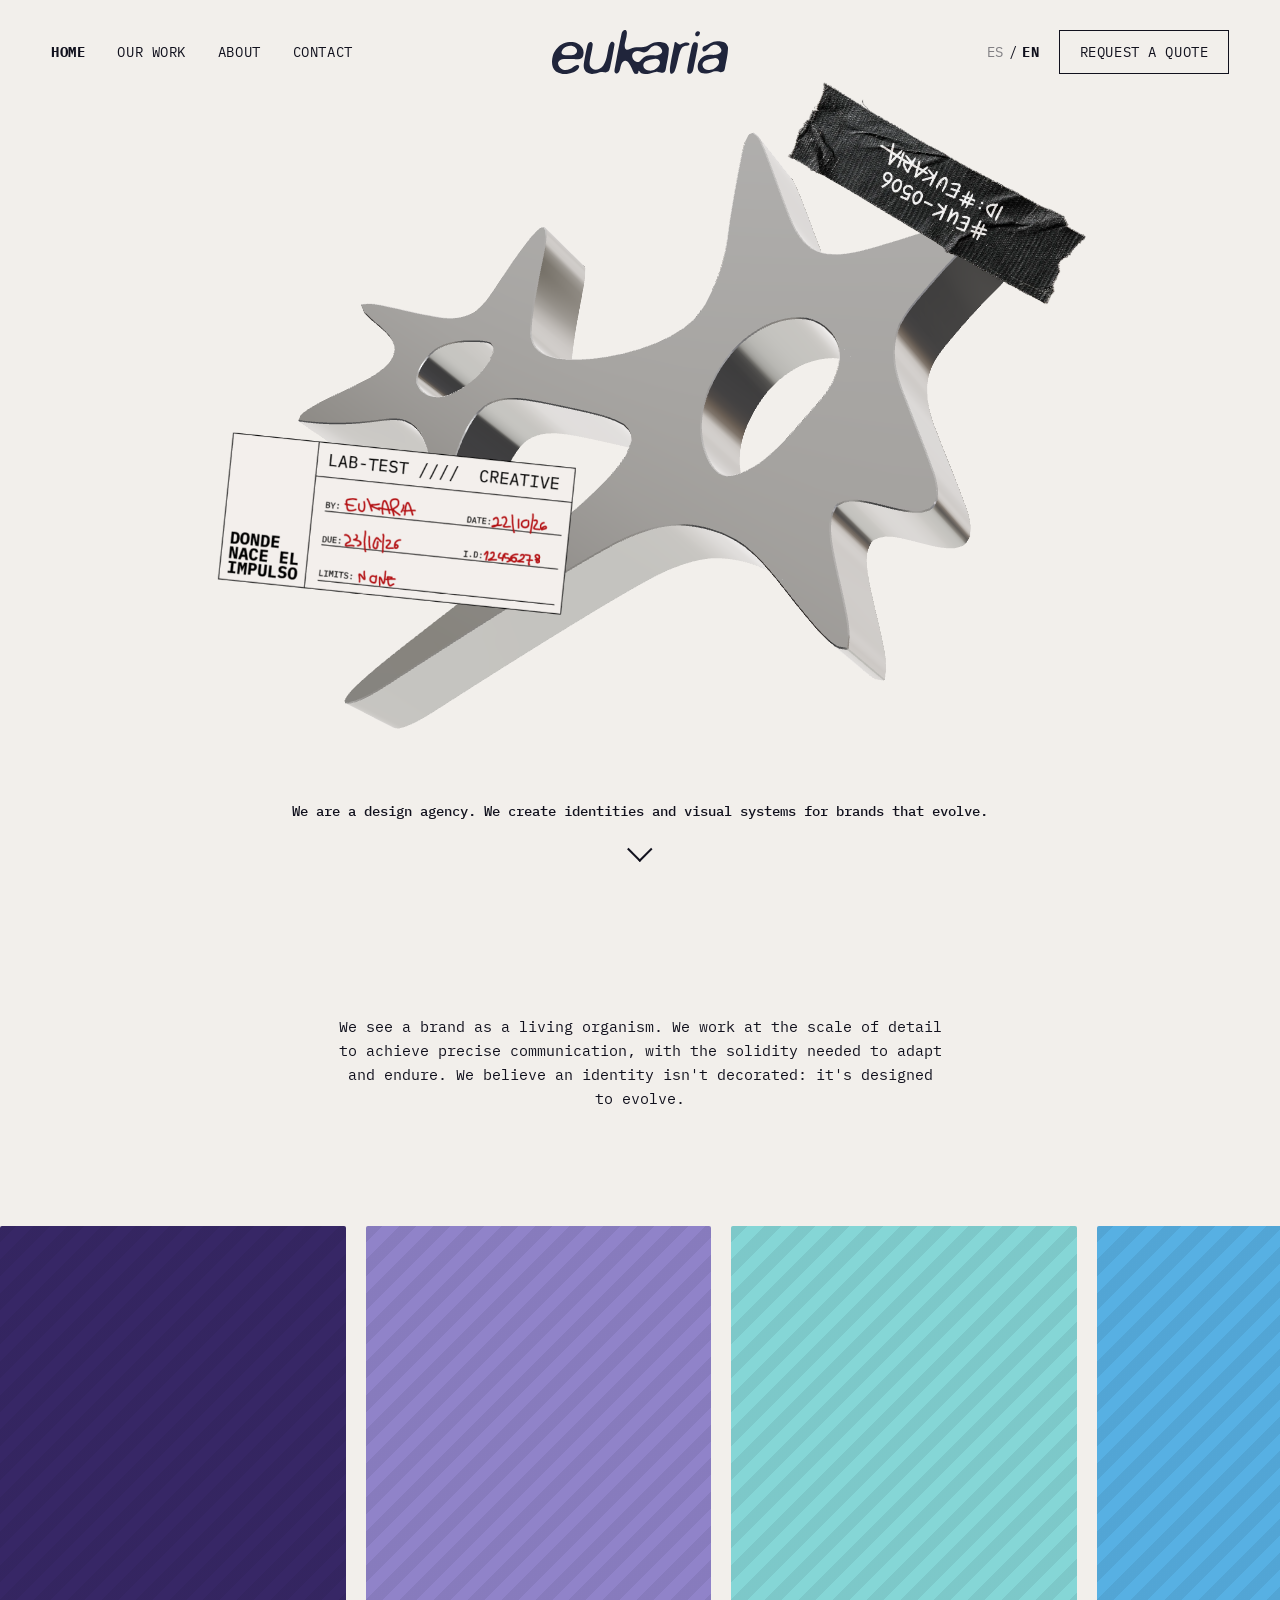
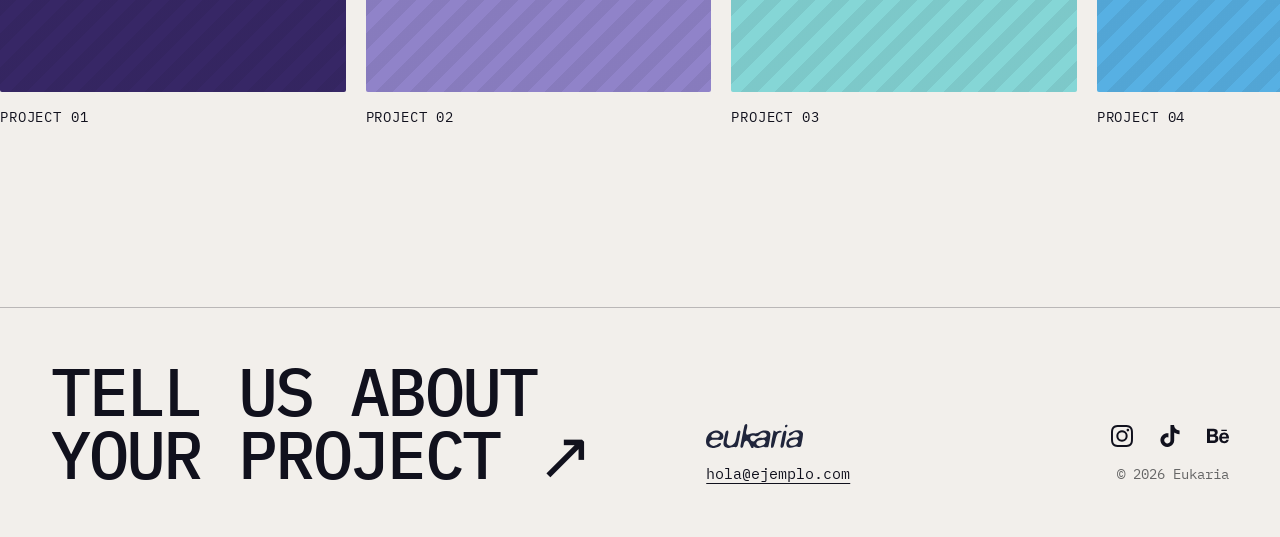
==== index.html @ 97e6f5fb "Sitio de la agencia Eukaria Landing con logo 3D y etiquetas arrastrables, carrusel de proyectos con " ====
<!doctype html>
<html lang="es">
<head>
<meta charset="utf-8">
<meta name="viewport" content="width=device-width, initial-scale=1, viewport-fit=cover">
<title>Eukaria | Agencia de diseño</title>
<meta name="description" content="Eukaria es una agencia de diseño que crea identidades, estrategias y sistemas visuales desde la escala microscópica.">
<link rel="preload" href="fonts/plex-mono-400.woff2" as="font" type="font/woff2" crossorigin>
<link rel="stylesheet" href="tokens.css">
<link rel="icon" href="assets/favicon.png" type="image/png">
<meta name="theme-color" content="#f2efeb">
<link rel="stylesheet" href="style.css">
<link rel="stylesheet" href="sections.css">
<script>document.documentElement.classList.add("js")</script>
</head>
<body data-pagina="index">

<div id="tope" aria-hidden="true"></div>
<main>
  <section class="hero" id="inicio">
    <nav class="nav pad" aria-label="Principal" data-i18n-attr="aria-label:nav.label">
      <ul id="menu">
        <li><a href="index.html" class="activo" aria-current="page" data-i18n="nav.home">Home</a></li>
        <li class="solo-escritorio"><a href="index.html#work" data-i18n="nav.work">Our work</a></li>
        <li class="solo-celular"><a href="proyectos.html" data-i18n="nav.work">Our work</a></li>
        <li><a href="about.html" data-i18n="nav.about">About</a></li>
        <li><a href="contact.html" data-i18n="nav.contact">Contact</a></li>
        <li class="menu-cta"><a class="btn-out" href="contact.html" data-i18n="nav.cta">Pedir presupuesto</a></li>
      </ul>
      <a class="nav-logo" href="index.html"><img src="assets/logo.svg" alt="Eukaria" width="191" height="47"></a>
      <div class="nav-der">
        <button class="lang" type="button" aria-label="Cambiar idioma a inglés"><span data-lang="es">ES</span><span aria-hidden="true">/</span><span data-lang="en">EN</span></button>
        <button class="menu-btn" type="button" aria-expanded="false" aria-controls="menu" aria-label="Abrir menú"><span></span><span></span><span></span></button>
        <a class="btn-out" href="contact.html" data-i18n="nav.cta">Pedir presupuesto</a>
      </div>
    </nav>
    <h1 class="sr" data-i18n="index.h1">Eukaria, agencia de diseño: donde nace el impulso</h1>
    <div id="stage"></div>
    <img class="sticker" src="assets/label.png" alt="" data-i18n-attr="alt:index.etiqueta" width="566" height="288" tabindex="0" draggable="false">
    <img class="sticker cinta" src="assets/cinta.webp" alt="" data-i18n-attr="alt:index.cinta" width="1000" height="746" tabindex="0" draggable="false">
    <p class="hero-texto" data-i18n="index.hero">Somos una agencia de diseño. Creamos identidades y sistemas visuales para marcas que evolucionan.</p>
    <a class="chev" href="#intro" aria-label="Seguir bajando" data-i18n-attr="aria-label:index.chev"></a>
  </section>

  <section class="intro" id="intro">
    <div class="inner pad">
      <p class="intro-texto reveal" data-i18n="index.intro">Concebimos la marca como un organismo vivo.</p>
    </div>
  </section>

  <section class="work" id="work" aria-label="Nuestro trabajo" data-i18n-attr="aria-label:index.trabajo">
    <div class="marquee reveal">
      <ul class="pista">
        <li><button class="cover" type="button" style="--c: var(--color-indigo-900)" data-proyecto="0"><span class="ph" aria-hidden="true"></span></button><p class="cover-nombre" data-proyecto-nombre="0"></p></li>
        <li><button class="cover" type="button" style="--c: var(--color-violet-300)" data-proyecto="1"><span class="ph" aria-hidden="true"></span></button><p class="cover-nombre" data-proyecto-nombre="1"></p></li>
        <li><button class="cover" type="button" style="--c: var(--color-cyan-300)" data-proyecto="2"><span class="ph" aria-hidden="true"></span></button><p class="cover-nombre" data-proyecto-nombre="2"></p></li>
        <li><button class="cover" type="button" style="--c: var(--color-blue-400)" data-proyecto="3"><span class="ph" aria-hidden="true"></span></button><p class="cover-nombre" data-proyecto-nombre="3"></p></li>
        <li><button class="cover" type="button" style="--c: var(--color-red-600)" data-proyecto="4"><span class="ph" aria-hidden="true"></span></button><p class="cover-nombre" data-proyecto-nombre="4"></p></li>
        <li><button class="cover" type="button" style="--c: var(--color-ink-950)" data-proyecto="5"><span class="ph" aria-hidden="true"></span></button><p class="cover-nombre" data-proyecto-nombre="5"></p></li>
      </ul>
    </div>
  </section>
</main>

<footer class="pie">
  <div class="inner pad pie-grid">
      <a class="pie-cta" href="contact.html"><span data-i18n="pie.cta">Contanos de tu proyecto</span> <span class="flecha" aria-hidden="true">&#8599;</span></a>
    <div class="pie-datos">
      <img src="assets/logo.svg" alt="Eukaria" width="191" height="47">
      <address>
        <!-- TODO: reemplazar por el mail real del estudio (también en form.js) -->
        <a href="mailto:hola@ejemplo.com">hola@ejemplo.com</a>
      </address>
      <ul class="redes">
        <!-- TODO: reemplazar por las redes reales -->
        <li><a href="https://www.instagram.com/" target="_blank" rel="noopener" aria-label="Instagram"><svg aria-hidden="true" focusable="false" width="22" height="22" fill="currentColor" viewBox="0 0 24 24" xmlns="http://www.w3.org/2000/svg"><path d="M7.0301.084c-1.2768.0602-2.1487.264-2.911.5634-.7888.3075-1.4575.72-2.1228 1.3877-.6652.6677-1.075 1.3368-1.3802 2.127-.2954.7638-.4956 1.6365-.552 2.914-.0564 1.2775-.0689 1.6882-.0626 4.947.0062 3.2586.0206 3.6671.0825 4.9473.061 1.2765.264 2.1482.5635 2.9107.308.7889.72 1.4573 1.388 2.1228.6679.6655 1.3365 1.0743 2.1285 1.38.7632.295 1.6361.4961 2.9134.552 1.2773.056 1.6884.069 4.9462.0627 3.2578-.0062 3.668-.0207 4.9478-.0814 1.28-.0607 2.147-.2652 2.9098-.5633.7889-.3086 1.4578-.72 2.1228-1.3881.665-.6682 1.0745-1.3378 1.3795-2.1284.2957-.7632.4966-1.636.552-2.9124.056-1.2809.0692-1.6898.063-4.948-.0063-3.2583-.021-3.6668-.0817-4.9465-.0607-1.2797-.264-2.1487-.5633-2.9117-.3084-.7889-.72-1.4568-1.3876-2.1228C21.2982 1.33 20.628.9208 19.8378.6165 19.074.321 18.2017.1197 16.9244.0645 15.6471.0093 15.236-.005 11.977.0014 8.718.0076 8.31.0215 7.0301.0839m.1402 21.6932c-1.17-.0509-1.8053-.2453-2.2287-.408-.5606-.216-.96-.4771-1.3819-.895-.422-.4178-.6811-.8186-.9-1.378-.1644-.4234-.3624-1.058-.4171-2.228-.0595-1.2645-.072-1.6442-.079-4.848-.007-3.2037.0053-3.583.0607-4.848.05-1.169.2456-1.805.408-2.2282.216-.5613.4762-.96.895-1.3816.4188-.4217.8184-.6814 1.3783-.9003.423-.1651 1.0575-.3614 2.227-.4171 1.2655-.06 1.6447-.072 4.848-.079 3.2033-.007 3.5835.005 4.8495.0608 1.169.0508 1.8053.2445 2.228.408.5608.216.96.4754 1.3816.895.4217.4194.6816.8176.9005 1.3787.1653.4217.3617 1.056.4169 2.2263.0602 1.2655.0739 1.645.0796 4.848.0058 3.203-.0055 3.5834-.061 4.848-.051 1.17-.245 1.8055-.408 2.2294-.216.5604-.4763.96-.8954 1.3814-.419.4215-.8181.6811-1.3783.9-.4224.1649-1.0577.3617-2.2262.4174-1.2656.0595-1.6448.072-4.8493.079-3.2045.007-3.5825-.006-4.848-.0608M16.953 5.5864A1.44 1.44 0 1 0 18.39 4.144a1.44 1.44 0 0 0-1.437 1.4424M5.8385 12.012c.0067 3.4032 2.7706 6.1557 6.173 6.1493 3.4026-.0065 6.157-2.7701 6.1506-6.1733-.0065-3.4032-2.771-6.1565-6.174-6.1498-3.403.0067-6.156 2.771-6.1496 6.1738M8 12.0077a4 4 0 1 1 4.008 3.9921A3.9996 3.9996 0 0 1 8 12.0077"/></svg></a></li>
        <li><a href="https://www.tiktok.com/" target="_blank" rel="noopener" aria-label="TikTok"><svg aria-hidden="true" focusable="false" width="22" height="22" fill="currentColor" viewBox="0 0 24 24" xmlns="http://www.w3.org/2000/svg"><path d="M12.525.02c1.31-.02 2.61-.01 3.91-.02.08 1.53.63 3.09 1.75 4.17 1.12 1.11 2.7 1.62 4.24 1.79v4.03c-1.44-.05-2.89-.35-4.2-.97-.57-.26-1.1-.59-1.62-.93-.01 2.92.01 5.84-.02 8.75-.08 1.4-.54 2.79-1.35 3.94-1.31 1.92-3.58 3.17-5.91 3.21-1.43.08-2.86-.31-4.08-1.03-2.02-1.19-3.44-3.37-3.65-5.71-.02-.5-.03-1-.01-1.49.18-1.9 1.12-3.72 2.58-4.96 1.66-1.44 3.98-2.13 6.15-1.72.02 1.48-.04 2.96-.04 4.44-.99-.32-2.15-.23-3.02.37-.63.41-1.11 1.04-1.36 1.75-.21.51-.15 1.07-.14 1.61.24 1.64 1.82 3.02 3.5 2.87 1.12-.01 2.19-.66 2.77-1.61.19-.33.4-.67.41-1.06.1-1.79.06-3.57.07-5.36.01-4.03-.01-8.05.02-12.07z"/></svg></a></li>
        <li><a href="https://www.behance.net/" target="_blank" rel="noopener" aria-label="Behance"><svg aria-hidden="true" focusable="false" width="22" height="22" fill="currentColor" viewBox="0 0 24 24" xmlns="http://www.w3.org/2000/svg"><path d="M16.969 16.927a2.561 2.561 0 0 0 1.901.677 2.501 2.501 0 0 0 1.531-.475c.362-.235.636-.584.779-.99h2.585a5.091 5.091 0 0 1-1.9 2.896 5.292 5.292 0 0 1-3.091.88 5.839 5.839 0 0 1-2.284-.433 4.871 4.871 0 0 1-1.723-1.211 5.657 5.657 0 0 1-1.08-1.874 7.057 7.057 0 0 1-.383-2.393c-.005-.8.129-1.595.396-2.349a5.313 5.313 0 0 1 5.088-3.604 4.87 4.87 0 0 1 2.376.563c.661.362 1.231.87 1.668 1.485a6.2 6.2 0 0 1 .943 2.133c.194.821.263 1.666.205 2.508h-7.699c-.063.79.184 1.574.688 2.187ZM6.947 4.084a8.065 8.065 0 0 1 1.928.198 4.29 4.29 0 0 1 1.49.638c.418.303.748.711.958 1.182.241.579.357 1.203.341 1.83a3.506 3.506 0 0 1-.506 1.961 3.726 3.726 0 0 1-1.503 1.287 3.588 3.588 0 0 1 2.027 1.437c.464.747.697 1.615.67 2.494a4.593 4.593 0 0 1-.423 2.032 3.945 3.945 0 0 1-1.163 1.413 5.114 5.114 0 0 1-1.683.807 7.135 7.135 0 0 1-1.928.259H0V4.084h6.947Zm-.235 12.9c.308.004.616-.029.916-.099a2.18 2.18 0 0 0 .766-.332c.228-.158.411-.371.534-.619.142-.317.208-.663.191-1.009a2.08 2.08 0 0 0-.642-1.715 2.618 2.618 0 0 0-1.696-.505h-3.54v4.279h3.471Zm13.635-5.967a2.13 2.13 0 0 0-1.654-.619 2.336 2.336 0 0 0-1.163.259 2.474 2.474 0 0 0-.738.62 2.359 2.359 0 0 0-.396.792c-.074.239-.12.485-.137.734h4.769a3.239 3.239 0 0 0-.679-1.785l-.002-.001Zm-13.813-.648a2.254 2.254 0 0 0 1.423-.433c.399-.355.607-.88.56-1.413a1.916 1.916 0 0 0-.178-.891 1.298 1.298 0 0 0-.495-.533 1.851 1.851 0 0 0-.711-.274 3.966 3.966 0 0 0-.835-.073H3.241v3.631h3.293v-.014ZM21.62 5.122h-5.976v1.527h5.976V5.122Z"/></svg></a></li>
      </ul>
      <p class="copy">&copy; 2026 Eukaria</p>
    </div>
  </div>
</footer>

<dialog id="galeria" aria-label="Galería del proyecto" data-i18n-attr="aria-label:galeria.aria">
  <button class="g-cerrar" type="button" aria-label="Cerrar galería" data-i18n-attr="aria-label:galeria.cerrar"><span></span><span></span></button>
  <div class="g-contenido"></div>
</dialog>

<script src="i18n.js"></script>
<script src="hero3d.js" defer></script>
<script src="sticker.js" defer></script>
<script src="nav.js" defer></script>
<script src="reveal.js" defer></script>
<script src="galeria.js" defer></script>
</body>
</html>
---- tokens.css ----
/* Eukaria — design tokens (fuente: Manual de Marca 2026.00) */

/* === PRIMITIVES === */
:root {
  /* Color: rojo de marca (#c8161a, manual p.11) + escala de grises (p.13) */
  --color-red-600: #c8161a;
  /* Resto de la paleta: muestreada de la p.12 del PDF (el manual rotula todos con el hex del rojo por error) */
  --color-cyan-300: #85d6d6;
  --color-blue-400: #57b0e3;
  --color-indigo-900: #372766;
  --color-violet-300: #9083c9;
  --color-blush-100: #f5e7e3;
  --color-ink-950: #11111d;
  --color-paper: #f2efeb; /* fondo del hero (mockup) */
  --color-cream-100: #efe8e1; /* fondo de las láminas del manual */
  --color-white: #ffffff;
  --color-black: #000000;
  --color-gray-90: #1a1a1a;
  --color-gray-80: #333333;
  --color-gray-70: #4d4d4d;
  --color-gray-60: #666666;
  --color-gray-50: #808080;
  --color-gray-40: #999999;
  --color-gray-30: #b3b3b3;
  --color-gray-20: #cccccc;

  /* Tipografía: primaria IBM Plex Mono; secundaria Gaussian Blur Italic (logo/acentos) */
  --font-mono: "IBM Plex Mono", ui-monospace, monospace;
  --font-accent: "Gaussian Blur Italic", "IBM Plex Mono", serif; /* ponytail: fuente sin web-font aún, sumar @font-face con el archivo */
  --font-size-xs: 0.75rem;
  --font-size-sm: 0.875rem;
  --font-size-base: 1rem;
  --font-size-lg: 1.25rem;
  --font-size-xl: 2rem;
  --font-size-2xl: 3.5rem;

  /* Spacing (base 4px) */
  --space-1: 0.25rem;
  --space-2: 0.5rem;
  --space-4: 1rem;
  --space-6: 1.5rem;
  --space-8: 2rem;
  --space-16: 4rem;
  --space-32: 8rem;

  /* Radio: estética de laboratorio, esquinas casi rectas */
  --radius-sm: 2px;
  --radius-default: 4px;

  --ease-out: cubic-bezier(0.23, 1, 0.32, 1);
  --ease-in-out: cubic-bezier(0.77, 0, 0.175, 1); /* movimiento en pantalla (del portfolio) */
  --ease-spring: cubic-bezier(0.22, 1, 0.36, 1);
  --duration-fast: 150ms;
  --duration-normal: 300ms;
}

/* === SEMANTIC === */
:root {
  --color-background: var(--color-ink-950);
  --color-foreground: var(--color-blush-100);
  --color-primary: var(--color-red-600);
  --color-primary-foreground: var(--color-white);
  --color-accent-cool: var(--color-cyan-300);
  --color-accent-deep: var(--color-indigo-900);
  --color-accent-soft: var(--color-violet-300);
  --color-muted: var(--color-gray-90);
  --color-muted-foreground: var(--color-gray-40);
  --color-border: var(--color-gray-80);

  --font-body: var(--font-mono);
  --font-heading: var(--font-mono);
  --spacing-section: var(--space-32);
  --spacing-component: var(--space-6);
}

/* Variante clara (positivo en tinta plana, manual p.12) */
[data-theme="light"] {
  --color-background: var(--color-cream-100);
  --color-foreground: var(--color-ink-950);
  --color-muted: var(--color-blush-100);
  --color-muted-foreground: var(--color-gray-60);
  --color-border: var(--color-gray-20);
}

/* === COMPONENTS === */
:root {
  --button-bg: var(--color-primary);
  --button-fg: var(--color-primary-foreground);
  --button-hover-bg: var(--color-foreground);
  --button-hover-fg: var(--color-background);
  --button-padding-x: var(--space-6);
  --button-padding-y: var(--space-2);
  --button-radius: var(--radius-sm);

  --card-bg: var(--color-muted);
  --card-border: var(--color-border);
  --card-padding: var(--space-6);
  --card-radius: var(--radius-default);
}
---- style.css ----
@font-face { font-family: "IBM Plex Mono"; font-weight: 400; font-display: swap; src: url(fonts/plex-mono-400.woff2) format("woff2"); }
@font-face { font-family: "IBM Plex Mono"; font-weight: 500; font-display: swap; src: url(fonts/plex-mono-500.woff2) format("woff2"); }
@font-face { font-family: "IBM Plex Mono"; font-weight: 700; font-display: swap; src: url(fonts/plex-mono-700.woff2) format("woff2"); }

*, *::before, *::after { box-sizing: border-box; margin: 0; }
@media (prefers-reduced-motion: no-preference) { html { scroll-behavior: smooth; } }
body { background: var(--color-paper); color: var(--color-ink-950); font: 400 1rem/1.6 var(--font-body); -webkit-font-smoothing: antialiased; overflow-x: clip; }
img { display: block; max-width: 100%; }
a { color: inherit; }
:focus-visible { outline: 3px solid var(--color-indigo-900); outline-offset: 3px; }

.pad { padding-inline: clamp(1rem, 4vw, 4rem); }
#tope { position: absolute; top: 0; left: 0; width: 1px; height: 40px; pointer-events: none; }
.sr { position: absolute; width: 1px; height: 1px; overflow: hidden; clip-path: inset(50%); white-space: nowrap; }

/* ---- animaciones del portfolio: entrada de la página (fundido + subida corta) ---- */
@keyframes pagina-entra { from { opacity: 0; transform: translateY(10px); } }
@keyframes img-aparece { from { opacity: 0; } to { opacity: 1; } }

/* ============================
   HERO: menú + logo 3D + etiqueta arrastrable
============================ */
.hero { --zona-texto: 8rem; /* franja de abajo reservada para el texto y la flecha */ position: relative; min-height: max(100svh, 34rem); overflow: hidden; touch-action: pan-y; }
.nav { position: fixed; inset: 0 0 auto 0; z-index: 10; height: 6.5rem; display: grid; grid-template-columns: 1fr auto 1fr; align-items: center; gap: 1rem; font-size: clamp(.875rem, 1.05vw, 1.1rem); letter-spacing: .04em; text-transform: uppercase; }
.nav ul { display: flex; gap: clamp(1rem, 2.5vw, 2.5rem); list-style: none; padding: 0; }
.nav a { text-decoration: none; }
.nav ul a { display: inline-flex; align-items: center; min-height: 2.75rem; font-weight: 400; }
.nav ul a.activo { font-weight: 700; } /* la sección donde estás va en bold (lo marca nav.js) */
@media (hover: hover) and (pointer: fine) {
  .nav ul a:hover { text-decoration: underline; text-underline-offset: .4em; }
}
.nav-logo img { height: clamp(1.75rem, 3.4vw, 3.4rem); width: auto; }

/* botón: al presionarlo se achica apenas (igual que los botones del portfolio) */
.btn-out { justify-self: end; display: inline-flex; align-items: center; min-height: 2.75rem; border: 1px solid currentColor; padding: 0 1.4em; white-space: nowrap; transition: background var(--duration-fast), color var(--duration-fast), scale 160ms var(--ease-out); }
@media (hover: hover) and (pointer: fine) {
  .btn-out:hover { background: var(--color-ink-950); color: var(--color-paper); }
}
.btn-out:active { scale: .97; }

/* los elementos del menú entran con fundido + subida corta al cargar */
@media (prefers-reduced-motion: no-preference) {
  .nav-logo, .nav-der { animation: pagina-entra .28s var(--ease-spring) .05s both; }
}

/* al bajar, la barra se vuelve sólida del color de la página y se desvanece hacia abajo, sin corte
   (nav.js agrega .con-fondo). Sólido a la altura de la barra; después el degradé baja suave */
.nav { --barra: 6.5rem; --fade: 3.5rem; }
.nav::after { content: ""; position: absolute; inset: 0 0 auto 0; height: calc(var(--barra) + var(--fade)); z-index: -1; pointer-events: none; opacity: 0; transition: opacity .25s ease;
  background: linear-gradient(to bottom,
    rgb(242 239 235 / 1) 0, rgb(242 239 235 / 1) var(--barra),
    rgb(242 239 235 / .95) calc(var(--barra) + var(--fade) * .12),
    rgb(242 239 235 / .8) calc(var(--barra) + var(--fade) * .26),
    rgb(242 239 235 / .6) calc(var(--barra) + var(--fade) * .4),
    rgb(242 239 235 / .4) calc(var(--barra) + var(--fade) * .54),
    rgb(242 239 235 / .23) calc(var(--barra) + var(--fade) * .67),
    rgb(242 239 235 / .1) calc(var(--barra) + var(--fade) * .8),
    rgb(242 239 235 / .03) calc(var(--barra) + var(--fade) * .91),
    rgb(242 239 235 / 0) calc(var(--barra) + var(--fade))); }
.nav.con-fondo::after { opacity: 1; }
@media (prefers-reduced-motion: reduce) { .nav::after { transition: none; } }
@media (min-width: 900px) and (prefers-reduced-motion: no-preference) { .nav > ul { animation: pagina-entra .28s var(--ease-spring) .05s both; } }

/* texto del hero: justo debajo del logo 3D, centrado, visible sin hacer scroll */
.hero-texto { position: absolute; z-index: 2; left: 50%; bottom: 4.9rem; width: min(52rem, calc(100% - 2rem)); translate: -50% 0; text-align: center; font-size: .875rem; font-weight: 500; line-height: 1.5; pointer-events: none; }
@media (prefers-reduced-motion: no-preference) { .hero-texto { animation: pagina-entra .28s var(--ease-spring) .35s both; } }
@media (max-width: 899px) { .hero-texto { bottom: 5.75rem; font-size: .875rem; } }

/* flecha de scroll (mockup): chevron dibujado con CSS, abajo al centro */
.chev { position: absolute; z-index: 2; left: 50%; bottom: 1.5rem; width: 3rem; height: 3rem; margin-left: -1.5rem; display: grid; place-items: center; }
.chev::before { content: ""; width: 1.1rem; height: 1.1rem; border: solid currentColor; border-width: 0 2px 2px 0; transform: rotate(45deg) translate(-2px, -2px); }
@media (prefers-reduced-motion: no-preference) {
  .chev::before { animation: rebota 1.6s ease-in-out infinite; }
  @keyframes rebota { 50% { transform: rotate(45deg) translate(2px, 2px); } }
}

/* ---- logo 3D: se agarra y se gira; touch-action deja pasar el scroll vertical en el celular ---- */
#stage { position: absolute; inset: 0; z-index: 1; pointer-events: none; } /* el lienzo ocupa todo el hero para que el logo no se corte al girar */
#stage canvas { display: block; width: 100%; height: 100%; opacity: 0; transition: opacity 700ms var(--ease-out); }
#stage.listo canvas { opacity: 1; }
.hero.sobre-logo { cursor: grab; }
.hero.agarrando { cursor: grabbing; user-select: none; }
@media (prefers-reduced-motion: reduce) { #stage canvas { transition: none; } }

/* ---- etiqueta arrastrable (comportamiento en sticker.js, adaptado del portfolio) ---- */
.sticker { position: absolute; z-index: 2; left: 17%; top: calc((100% - var(--zona-texto)) * .56); width: max(min(28vw, 52dvh), 11rem); height: auto; max-width: none; cursor: default; touch-action: none; user-select: none; -webkit-user-drag: none; transition: transform .6s var(--ease-spring), scale 200ms var(--ease-out); animation: img-aparece 300ms var(--ease-out), balanceo 5.2s ease-in-out infinite alternate; }
/* al agarrarla se "levanta" apenas; mientras arrastrás, la inclinación responde sin demora */
.sticker.is-dragging { z-index: 4; scale: 1.03; transition: scale 150ms var(--ease-out); animation-play-state: paused; }
@keyframes balanceo { from { rotate: -1.5deg; } to { rotate: 1.5deg; } }

/* ============================
   TELÉFONO (< 900px): barra con logo + hamburguesa, y el menú a pantalla completa
   (mismo sistema que el portfolio)
============================ */
.menu-btn, .menu-cta { display: none; }

@media (max-width: 899px) {
  :root { --m-bar: 4.5rem; }

  .nav { height: var(--m-bar); grid-template-columns: 1fr auto; }
  .nav-der .btn-out { display: none; } /* el botón vive abajo, dentro del menú */
  .nav-logo, .nav-der { position: relative; z-index: 3; }

  .nav { --barra: var(--m-bar); }

  /* hamburguesa: 3 rayitas que se convierten en X al abrir */
  .menu-btn { display: flex; flex-direction: column; justify-content: center; gap: 6px; justify-self: end; width: 2.75rem; height: 2.75rem; padding: 0 .5rem; margin-right: -.5rem; border: 0; background: none; color: inherit; cursor: pointer; }
  .menu-btn span { display: block; width: 100%; height: 2px; background: currentColor; transition: transform 200ms var(--ease-out), opacity 150ms var(--ease-out); }
  body.menu-open .menu-btn span:nth-child(1) { transform: translateY(8px) rotate(45deg); }
  body.menu-open .menu-btn span:nth-child(2) { opacity: 0; }
  body.menu-open .menu-btn span:nth-child(3) { transform: translateY(-8px) rotate(-45deg); }

  /* menú a pantalla completa: fundido + baja apenas */
  .nav > ul { position: fixed; inset: 0; z-index: 2; display: flex; flex-direction: column; justify-content: flex-start; gap: 0; padding: calc(var(--m-bar) + 2rem) 1.2rem 8rem; background: var(--color-paper); overflow-y: auto;
    opacity: 0; visibility: hidden; transform: translateY(-.6rem); transition: opacity .25s ease, transform .25s ease, visibility 0s linear .25s; }
  body.menu-open { overflow: hidden; }
  body.menu-open .nav > ul { opacity: 1; visibility: visible; transform: none; transition: opacity .25s ease, transform .25s ease, visibility 0s; }
  .nav ul a { width: 100%; min-height: 3.25rem; font-size: 2rem; line-height: 1.2; transition: scale 160ms var(--ease-out); }
  .nav ul a:active { scale: .97; transform-origin: left center; }

  /* al abrir, los textos bajan en cascada (se reinicia cada vez que abrís el menú) */
  body.menu-open .nav > ul > li:not(.menu-cta) { animation: menu-texto-baja 300ms var(--ease-out) both; }
  body.menu-open .nav > ul > li:nth-child(1) { animation-delay: 0s; }
  body.menu-open .nav > ul > li:nth-child(3) { animation-delay: .04s; }
  body.menu-open .nav > ul > li:nth-child(4) { animation-delay: .08s; }
  body.menu-open .nav > ul > li:nth-child(5) { animation-delay: .12s; }
  @keyframes menu-texto-baja { from { opacity: 0; transform: translateY(-.8rem); } }

  /* el botón de abajo hace lo contrario: sube desde el borde de abajo (el menú se arma desde los dos bordes) */
  .menu-cta { display: block; position: absolute; left: 1.2rem; right: 1.2rem; bottom: 1.2rem; }
  .menu-cta .btn-out { width: 100%; justify-content: center; font-size: 1rem; }
  body.menu-open .menu-cta { animation: menu-boton-sube 300ms var(--ease-out) .12s both; }
  @keyframes menu-boton-sube { from { opacity: 0; transform: translateY(.8rem); } }

  .hero { --zona-texto: 14rem; }
  .sticker { left: 4%; top: calc((100% - var(--zona-texto)) * .6); width: 60vw; }

  @media (prefers-reduced-motion: reduce) {
    .menu-btn span { transition: none; }
    .nav > ul { transform: none; }
    body.menu-open .nav > ul > li, body.menu-open .menu-cta { animation: none; }
  }
}
@media (prefers-reduced-motion: reduce) { .sticker { animation: none; } .sticker.is-dragging { scale: 1.01; } }

/* ---- transición entre páginas (la del portfolio): la vieja se va rápido y la nueva entra con fundido + subida corta.
        Navegadores sin soporte simplemente cambian de página ---- */
@view-transition { navigation: auto; }
::view-transition-old(root) { animation: pagina-sale .15s ease-out both; }
::view-transition-new(root) { animation: pagina-entra .28s var(--ease-spring) .05s both; }
@keyframes pagina-sale { to { opacity: 0; } }
@media (prefers-reduced-motion: reduce) { ::view-transition-old(root), ::view-transition-new(root) { animation: none; } }

/* ============================
   CELULAR (< 900px): composición propia, no el escritorio achicado
============================ */
:root { --safe-top: env(safe-area-inset-top, 0px); --safe-bottom: env(safe-area-inset-bottom, 0px); } /* muescas y barra de gestos del iPhone */
a, button, select, label { touch-action: manipulation; -webkit-tap-highlight-color: transparent; } /* sin demora de 300 ms ni destello gris al tocar */
@media (max-width: 899px) {
  .nav { height: calc(var(--m-bar) + var(--safe-top)); padding-top: var(--safe-top); --barra: calc(var(--m-bar) + var(--safe-top)); }
  .nav > ul { padding-top: calc(var(--m-bar) + var(--safe-top) + 2rem); }
  .menu-cta { bottom: calc(1.2rem + var(--safe-bottom)); }

  /* portada: logo 3D parado y grande, etiqueta cruzándolo, texto y botón abajo (a mano del pulgar) */
  .hero { --zona-texto: 10.5rem; }
  .chev { bottom: calc(.75rem + var(--safe-bottom)); }
  .hero-texto { bottom: calc(4.5rem + var(--safe-bottom)); }
  .sticker { top: calc((100% - var(--zona-texto)) * .66); width: 62vw; }

  .about-foto .ph { aspect-ratio: 4 / 5; }
  .pie-datos address a { display: inline-flex; align-items: center; min-height: 2.75rem; }
}

/* "Our work" del menú: en el celular lleva a la página de proyectos; en escritorio, al carrusel de la landing */
.solo-celular { display: none; }
@media (max-width: 899px) { .solo-celular { display: block; } .solo-escritorio { display: none; } }

/* ---- cinta negra (segunda etiqueta arrastrable): arriba a la derecha, cruzando el logo 3D como en el mockup ---- */
.sticker.cinta { left: 61.3%; top: 8.7%; width: min(23.7vw, 52dvh); animation-delay: 0s, -2.6s; } /* el balanceo arranca desfasado del de la otra etiqueta */
@media (max-width: 899px) { .sticker.cinta { left: 51%; top: 15%; width: 46vw; } }

/* ---- grupo de la derecha del menú: botón de idioma + (hamburguesa en celular | presupuesto en escritorio) ---- */
.nav-der { justify-self: end; display: flex; align-items: center; gap: 1rem; }
.lang { display: inline-flex; align-items: center; gap: .35em; min-height: 2.75rem; padding: 0 .25rem; border: 0; background: none; color: inherit; font: inherit; letter-spacing: .04em; cursor: pointer; transition: scale 160ms var(--ease-out); }
.lang [data-lang] { opacity: .5; transition: opacity 160ms var(--ease-out); }
html[lang="es"] .lang [data-lang="es"], html[lang="en"] .lang [data-lang="en"] { opacity: 1; font-weight: 700; }
@media (hover: hover) and (pointer: fine) { .lang:hover [data-lang] { opacity: 1; } }
.lang:active { scale: .95; }
@media (max-width: 899px) { .nav-der { gap: .25rem; } .menu-btn { margin-right: -.5rem; } }
---- sections.css ----
/* ============================
   SECCIONES: Trabajo, About, Contacto (bocetos con placeholders)
============================ */
.section { padding-block: clamp(5rem, 11vw, 9rem); }
.inner { max-width: 80rem; margin-inline: auto; }
section[id] { scroll-margin-top: 4rem; }
.section h2 { font-size: clamp(2rem, 5vw, 4.5rem); font-weight: 700; line-height: 1; letter-spacing: -.04em; }
.lead { max-width: 52ch; margin-top: 1.25rem; font-size: 1.125rem; }

/* entrada al hacer scroll: fundido + subida corta (igual que las piezas del portfolio) */
@media (prefers-reduced-motion: no-preference) {
  .js .reveal { opacity: 0; translate: 0 24px; transition: opacity .6s var(--ease-out), translate .6s var(--ease-out); transition-delay: var(--d, 0ms); }
  .js .reveal.in { opacity: 1; translate: 0 0; }
}

/* ---- placeholders: se reemplazan por imágenes reales ---- */
.ph { display: grid; place-items: center; text-align: center; padding: 1rem; overflow: hidden; border-radius: var(--radius-sm); color: var(--color-ink-950);
  font-size: .8125rem; letter-spacing: .08em; text-transform: uppercase;
  background: repeating-linear-gradient(135deg, rgb(17 17 29 / .07) 0 12px, transparent 12px 24px), var(--c, var(--color-blush-100)); }
.ph.oscuro { color: var(--color-blush-100); }

/* ---- Trabajo: carrusel infinito de portadas (473 x 637, como en el mockup) ---- */
.work { padding-block: clamp(2rem, 5vw, 4rem) 0; }
.marquee { overflow: hidden; padding-block: max(4vw, 2.5rem); cursor: grab; touch-action: pan-y; } /* se agarra y se arrastra (galeria.js); pan-y deja pasar el scroll vertical en el celular */
.marquee.agarrando, .marquee.agarrando * { cursor: grabbing; user-select: none; }
.cover img { -webkit-user-drag: none; } /* el aire de arriba y abajo deja crecer la portada al pasar el mouse */
.pista { display: flex; width: max-content; list-style: none; padding: 0; }
.pista li { flex: none; margin-right: 1.25rem; } /* margen (no gap) para que -50% empalme justo */
.pista.corre { animation: correr 70s linear infinite; }
@keyframes correr { to { transform: translateX(-50%); } }

/* proporción 473 x 637; en escritorio ~27 vw de ancho (antes 23,65) y en celular 74 vw, para que los proyectos sean protagonistas */
.cover { position: relative; display: block; width: max(27vw, 14rem); aspect-ratio: 473 / 637; padding: 0; border: 0; background: none; cursor: pointer; border-radius: var(--radius-sm); overflow: hidden; transition: scale 500ms var(--ease-spring); }
.cover img, .cover .ph { display: block; width: 100%; height: 100%; object-fit: cover; }
.cover .ph { border-radius: 0; padding: 0; }
@media (hover: hover) and (pointer: fine) { .cover:hover { scale: 1.15; z-index: 2; } }
.cover:focus-visible { scale: 1.15; z-index: 2; }
.cover:active { scale: 1.1; }

@media (prefers-reduced-motion: reduce) {
  .marquee { overflow-x: auto; }
  .pista.corre { animation: none; }
  .clon { display: none; }
  .cover { transition: none; }
}

/* ---- página del proyecto: las imágenes de ESE trabajo, en una composición que se recorre con scroll ---- */
body.galeria-abierta { overflow: hidden; }
dialog#galeria { padding: 0; border: 0; max-width: none; max-height: none; width: 100vw; height: 100dvh; background: var(--color-paper); color: var(--color-ink-950); overscroll-behavior: contain; }
dialog#galeria[open] { display: block; overflow-y: auto; transform-origin: var(--ox, 50%) var(--oy, 50%); animation: galeria-entra 350ms var(--ease-out) both; }
dialog#galeria.saliendo { opacity: 0; scale: .97; transition: opacity 200ms ease, scale 200ms ease; }
dialog#galeria::backdrop { background: var(--color-paper); }
@keyframes galeria-entra { from { opacity: 0; scale: .94; } }
@media (prefers-reduced-motion: reduce) { @keyframes galeria-entra { from { opacity: 0; } } dialog#galeria.saliendo { scale: 1; } }

.g-contenido { display: grid; gap: 1.25rem; max-width: 90rem; margin-inline: auto; padding: 6rem clamp(1rem, 4vw, 4rem) 5rem; }
.g-cabecera { display: grid; gap: 2.5rem; padding-bottom: 2.5rem; }
.g-cabecera h2 { max-width: 14ch; font-size: clamp(2.25rem, 6vw, 5.5rem); font-weight: 700; line-height: .98; letter-spacing: -.04em; }
.g-datos { display: grid; gap: 1.5rem 4rem; }
.g-etiqueta { margin-bottom: .35rem; font-size: .8125rem; letter-spacing: .08em; text-transform: uppercase; color: var(--color-gray-60); }
.g-servicio { font-weight: 700; }
.g-bajada { max-width: 52ch; font-size: 1.125rem; }
@media (min-width: 900px) { .g-datos { grid-template-columns: 1fr 2fr; align-items: start; } }
.g-fila { display: flex; align-items: flex-start; gap: 1.25rem; }
.g-item { flex: var(--r) 1 0; min-width: 0; aspect-ratio: var(--r); }
.g-item .ph, .g-item img { display: block; width: 100%; height: 100%; object-fit: cover; border-radius: var(--radius-sm); }
@media (max-width: 899px) {
  .g-fila { flex-direction: column; }
  .g-item { flex: none; width: 100%; }
}

.g-cerrar { position: fixed; z-index: 3; top: 1.25rem; right: clamp(1rem, 4vw, 4rem); width: 2.75rem; height: 2.75rem; padding: 0; border: 0; border-radius: 50%; display: grid; place-items: center; cursor: pointer; color: inherit; background: color-mix(in srgb, var(--color-paper) 88%, transparent); transition: scale 160ms var(--ease-out); }
.g-cerrar:active { scale: .9; }
.g-cerrar span { grid-area: 1 / 1; width: 1.6rem; height: 2px; background: currentColor; }
.g-cerrar span:first-child { rotate: 45deg; }
.g-cerrar span:last-child { rotate: -45deg; }

/* ---- About: mismo esquema que la página de referencia (intro con foto + lista de servicios) ---- */
.about-intro { display: grid; gap: 3rem; }
.about-izq { display: flex; flex-direction: column; justify-content: space-between; gap: 3rem; }
.about-titulo { font-size: clamp(2.25rem, 5.2vw, 5rem); font-weight: 500; line-height: .95; letter-spacing: -.04em; text-transform: uppercase; }
.about-titulo span { display: block; }
.about-texto { max-width: 24rem; font-size: .9375rem; }
.about-foto .ph { aspect-ratio: 5 / 7; width: 100%; padding: 0; }

.about-servicios { display: grid; gap: 1.5rem; margin-top: clamp(5rem, 11vw, 9rem); }
.serv-etiqueta { font-size: .875rem; letter-spacing: .08em; text-transform: uppercase; }
.serv-lista { list-style: none; padding: 0; font-size: clamp(1.75rem, 3.4vw, 3rem); line-height: 1.08; letter-spacing: -.03em; }
.serv-cta { justify-self: start; margin-top: 2.5rem; font-size: .875rem; letter-spacing: .04em; text-transform: uppercase; }

@media (min-width: 900px) {
  .about-intro { grid-template-columns: minmax(0, 1fr) minmax(0, 31%); gap: 4rem; }
  .about-servicios { grid-template-columns: minmax(0, .37fr) minmax(0, .63fr); }
}

/* ---- Contacto: formulario ---- */
.contact-grid { display: grid; gap: 3rem 6rem; }
.contact-grid .nota { margin-top: 2rem; color: var(--color-gray-60); font-size: .9375rem; }
.nota a { color: var(--color-ink-950); text-underline-offset: .25em; }
@media (min-width: 900px) { .contact-grid { grid-template-columns: 1fr 1.1fr; align-items: start; } }

form { max-width: 36rem; }
.field { display: grid; gap: .5rem; margin-bottom: 1.5rem; }
label { font-size: .875rem; letter-spacing: .04em; text-transform: uppercase; }
input, select, textarea { width: 100%; min-height: 3rem; padding: .8rem 1rem; font: inherit; font-size: 1rem; color: inherit; background: transparent; border: 1px solid var(--color-ink-950); border-radius: var(--radius-sm); transition: border-color var(--duration-fast), box-shadow var(--duration-fast); }
textarea { min-height: 9rem; resize: vertical; }
input:focus-visible, select:focus-visible, textarea:focus-visible { outline: 3px solid var(--color-indigo-900); outline-offset: 2px; }
[aria-invalid="true"] { border-color: var(--color-red-600); box-shadow: inset 0 0 0 1px var(--color-red-600); }
.error { color: var(--color-red-600); font-size: .875rem; }
.error[hidden] { display: none; }
/* el error aparece con fundido + bajada de 4px (se reinicia cada vez que el campo pasa a tener error) */
@media (prefers-reduced-motion: no-preference) { .error:not([hidden]) { animation: error-entra 200ms var(--ease-out) both; } }
@keyframes error-entra { from { opacity: 0; translate: 0 -4px; } }
.help { color: var(--color-gray-60); font-size: .875rem; }

.btn-solid { display: inline-flex; align-items: center; justify-content: center; min-height: 3rem; padding: 0 2rem; font: inherit; font-weight: 500; letter-spacing: .04em; text-transform: uppercase; cursor: pointer; color: var(--color-paper); background: var(--color-ink-950); border: 1px solid var(--color-ink-950); border-radius: var(--radius-sm); transition: background var(--duration-fast), color var(--duration-fast), scale 160ms var(--ease-out); }
@media (hover: hover) and (pointer: fine) { .btn-solid:hover { background: transparent; color: var(--color-ink-950); } }
.btn-solid:active { scale: .97; }
.btn-solid:disabled { opacity: .6; cursor: progress; }
.status { margin-top: 1rem; min-height: 1.5rem; font-size: .9375rem; }

/* ============================
   HOME: estructura inspirada en la referencia, adaptada a Eukaria
============================ */
/* texto de presentación centrado */
.intro { padding-block: clamp(4rem, 9vw, 8rem) 0; text-align: center; }
.intro-texto { max-width: 38rem; margin: 0 auto; font-size: .9375rem; }

/* nombre debajo de cada portada */
.cover-nombre { margin-top: .875rem; font-size: .875rem; letter-spacing: .06em; text-transform: uppercase; }

/* contacto: título grande + formulario, y debajo los datos */
.contact-titulo { font-size: clamp(2.25rem, 5.2vw, 5rem); font-weight: 500; line-height: .95; letter-spacing: -.04em; text-transform: uppercase; }
.contact-titulo .flecha { font-weight: 400; }

/* ---- páginas internas (About, Contacto): dejan lugar para la barra fija ---- */
main.pagina { padding-top: clamp(7rem, 12vw, 10rem); }
.pagina .section { padding-top: 0; }

/* ---- pie: la línea ocupa todo el ancho de la pantalla; el contenido queda dentro de los márgenes ---- */
.pie { margin-top: clamp(5rem, 10vw, 9rem); border-top: 1px solid color-mix(in srgb, var(--color-ink-950) 25%, transparent); }
.pie-grid { display: grid; gap: 3rem; padding-block: clamp(2.5rem, 5vw, 4.5rem); }
.pie-cta { font-size: clamp(2.25rem, 5.2vw, 5rem); font-weight: 500; line-height: .95; letter-spacing: -.04em; text-transform: uppercase; text-decoration: none; }
.pie-cta .flecha { display: inline-block; font-weight: 400; transition: translate 300ms var(--ease-spring); }
@media (hover: hover) and (pointer: fine) { .pie-cta:hover .flecha { translate: .15em -.15em; } }
.pie-datos { display: grid; gap: 1.5rem 3rem; align-content: start; font-size: .9375rem; }
.pie-datos img { grid-column: 1 / -1; height: 1.75rem; width: auto; }
.pie-datos address { font-style: normal; }
.pie-datos a { text-underline-offset: .25em; }
.pie-datos .copy { grid-column: 1 / -1; color: var(--color-gray-60); font-size: .875rem; }
.redes { list-style: none; padding: 0; display: grid; gap: .25rem; }
@media (min-width: 900px) { .pie-grid { grid-template-columns: 1.2fr 1fr; } .pie-datos { grid-template-columns: 1fr 1fr; } .pie-simple .pie-grid { grid-template-columns: 1fr; } .pie-simple .pie-datos { max-width: 40rem; } }

@media (max-width: 899px) { .cover { width: 74vw; } .pista li { margin-right: 1rem; } }

/* ---- pie compacto: logo + íconos de redes en una fila, mail + © en la siguiente ---- */
.pie-datos { grid-template-columns: 1fr auto; gap: .25rem 1rem; align-items: center; }
.pie-datos img { grid-column: auto; height: 1.5rem; }
.pie-datos address { grid-column: 1; }
.pie-datos .redes { grid-column: 2; grid-row: 1; display: flex; gap: .25rem; margin-right: -.6875rem; }
.pie-datos .copy { grid-column: 2; text-align: right; }
.redes a { display: grid; place-items: center; width: 2.75rem; height: 2.75rem; color: var(--color-ink-950); transition: scale 160ms var(--ease-out); }
.redes a:active { scale: .92; }
@media (hover: hover) and (pointer: fine) { .redes a:hover { scale: 1.1; } }
.pie-grid { padding-block: clamp(2rem, 4vw, 3.5rem); gap: 1.75rem; }
@media (max-width: 899px) { .pie { margin-top: 3.5rem; } }
@media (min-width: 900px) { .pie-datos { grid-template-columns: 1fr auto; align-self: end; } }

/* ---- página de proyectos: una columna vertical, un proyecto debajo del otro ---- */
.columna { list-style: none; padding: 0 clamp(1rem, 4vw, 4rem); margin: 0 auto; max-width: 36rem; display: grid; gap: 2.5rem; }
.proyecto { display: block; width: 100%; aspect-ratio: 473 / 637; padding: 0; border: 0; background: none; cursor: pointer; border-radius: var(--radius-sm); overflow: hidden; transition: scale 160ms var(--ease-out); }
.proyecto .ph { display: block; width: 100%; height: 100%; border-radius: 0; padding: 0; }
.proyecto:active { scale: .98; }
.columna .cover-nombre { margin-top: .875rem; }
@media (prefers-reduced-motion: reduce) { .proyecto { transition: none; } }
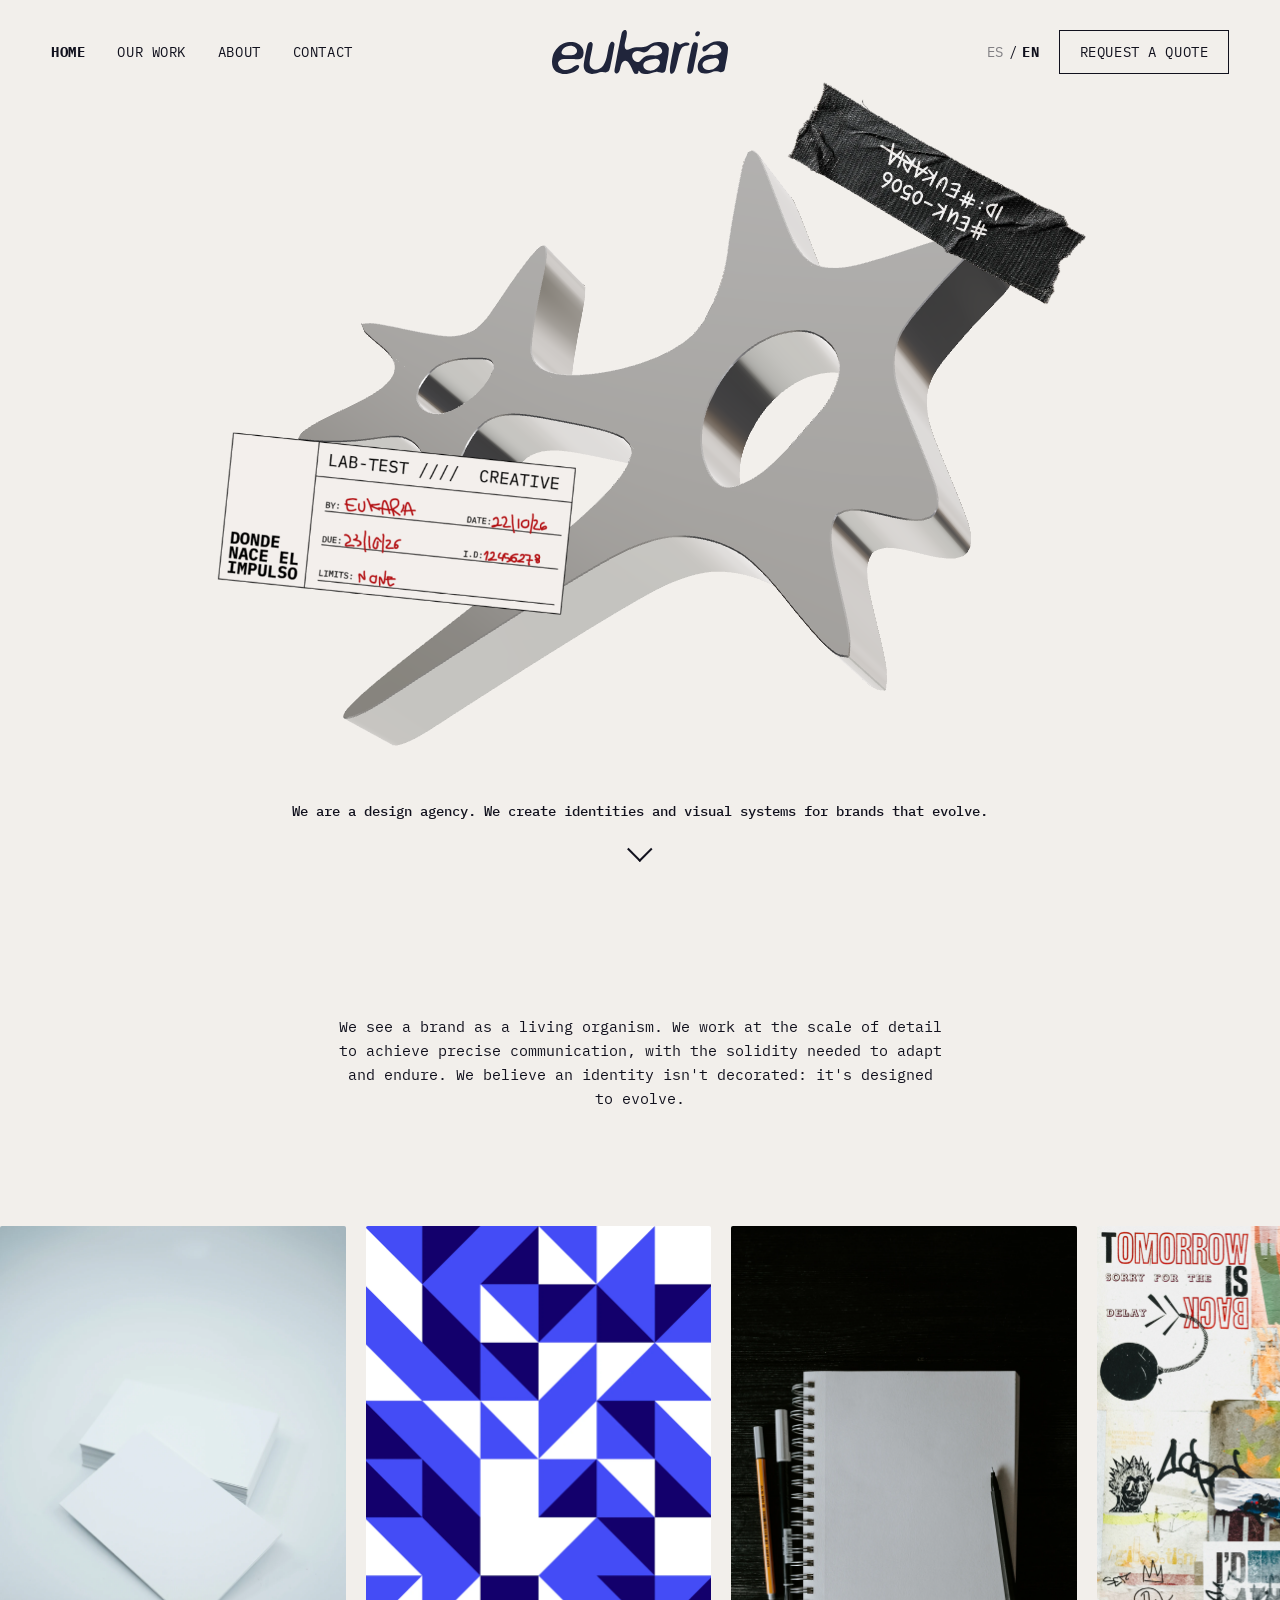
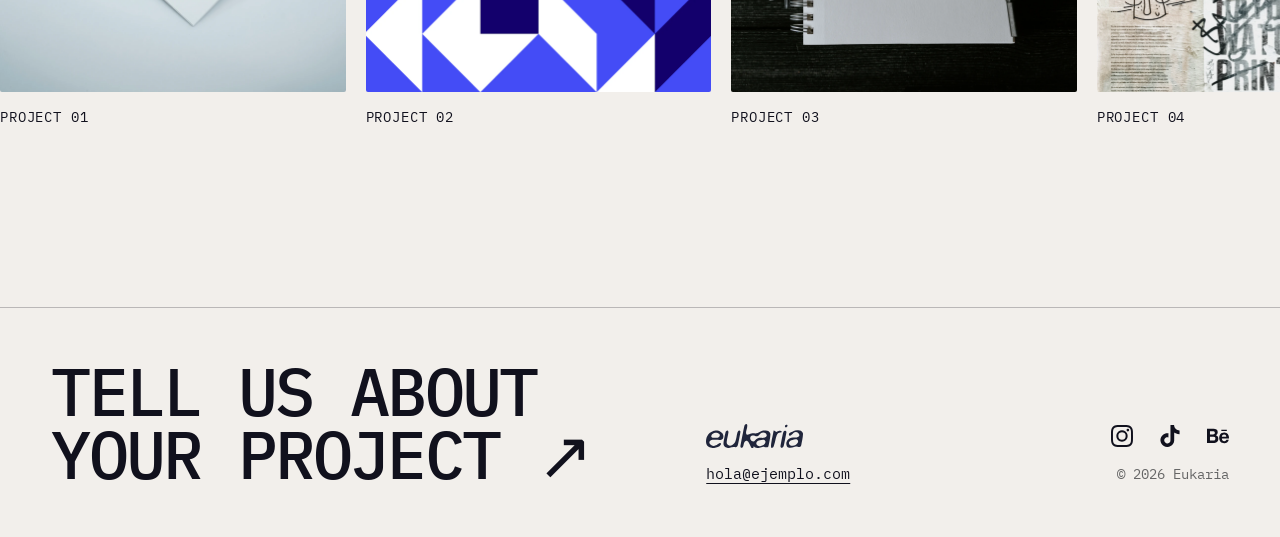
==== commit 2c08c9e0: "Fotos de Unsplash en portadas y galerías de proyectos Co-Authored-By: Claude Sonnet 5.5 <noreply@ant" ====
--- a/index.html
+++ b/index.html
@@ -51,12 +51,12 @@
   <section class="work" id="work" aria-label="Nuestro trabajo" data-i18n-attr="aria-label:index.trabajo">
     <div class="marquee reveal">
       <ul class="pista">
-        <li><button class="cover" type="button" style="--c: var(--color-indigo-900)" data-proyecto="0"><span class="ph" aria-hidden="true"></span></button><p class="cover-nombre" data-proyecto-nombre="0"></p></li>
-        <li><button class="cover" type="button" style="--c: var(--color-violet-300)" data-proyecto="1"><span class="ph" aria-hidden="true"></span></button><p class="cover-nombre" data-proyecto-nombre="1"></p></li>
-        <li><button class="cover" type="button" style="--c: var(--color-cyan-300)" data-proyecto="2"><span class="ph" aria-hidden="true"></span></button><p class="cover-nombre" data-proyecto-nombre="2"></p></li>
-        <li><button class="cover" type="button" style="--c: var(--color-blue-400)" data-proyecto="3"><span class="ph" aria-hidden="true"></span></button><p class="cover-nombre" data-proyecto-nombre="3"></p></li>
-        <li><button class="cover" type="button" style="--c: var(--color-red-600)" data-proyecto="4"><span class="ph" aria-hidden="true"></span></button><p class="cover-nombre" data-proyecto-nombre="4"></p></li>
-        <li><button class="cover" type="button" style="--c: var(--color-ink-950)" data-proyecto="5"><span class="ph" aria-hidden="true"></span></button><p class="cover-nombre" data-proyecto-nombre="5"></p></li>
+        <li><button class="cover" type="button" style="--c: var(--color-indigo-900)" data-proyecto="0" data-galeria="assets/proyectos/p1-3.webp, assets/proyectos/p1-1.webp, assets/proyectos/p1-2.webp, assets/proyectos/p1-4.webp"><img src="assets/proyectos/p1-1.webp" alt="" loading="lazy" draggable="false"></button><p class="cover-nombre" data-proyecto-nombre="0"></p></li>
+        <li><button class="cover" type="button" style="--c: var(--color-violet-300)" data-proyecto="1" data-galeria="assets/proyectos/p2-1.webp, assets/proyectos/p2-2.webp, assets/proyectos/p2-3.webp, assets/proyectos/p2-4.webp, assets/proyectos/p2-5.webp, assets/proyectos/p2-6.webp"><img src="assets/proyectos/p2-1.webp" alt="" loading="lazy" draggable="false"></button><p class="cover-nombre" data-proyecto-nombre="1"></p></li>
+        <li><button class="cover" type="button" style="--c: var(--color-cyan-300)" data-proyecto="2" data-galeria="assets/proyectos/p3-4.webp, assets/proyectos/p3-5.webp, assets/proyectos/p3-6.webp, assets/proyectos/p3-1.webp, assets/proyectos/p3-2.webp, assets/proyectos/p3-3.webp"><img src="assets/proyectos/p3-1.webp" alt="" loading="lazy" draggable="false"></button><p class="cover-nombre" data-proyecto-nombre="2"></p></li>
+        <li><button class="cover" type="button" style="--c: var(--color-blue-400)" data-proyecto="3" data-galeria="assets/proyectos/p4-1.webp, assets/proyectos/p4-2.webp, assets/proyectos/p4-3.webp, assets/proyectos/p4-4.webp, assets/proyectos/p4-5.webp, assets/proyectos/p4-6.webp"><img src="assets/proyectos/p4-1.webp" alt="" loading="lazy" draggable="false"></button><p class="cover-nombre" data-proyecto-nombre="3"></p></li>
+        <li><button class="cover" type="button" style="--c: var(--color-red-600)" data-proyecto="4" data-galeria="assets/proyectos/p5-1.webp, assets/proyectos/p5-2.webp, assets/proyectos/p5-3.webp, assets/proyectos/p5-4.webp, assets/proyectos/p5-5.webp, assets/proyectos/p5-6.webp"><img src="assets/proyectos/p5-5.webp" alt="" loading="lazy" draggable="false"></button><p class="cover-nombre" data-proyecto-nombre="4"></p></li>
+        <li><button class="cover" type="button" style="--c: var(--color-ink-950)" data-proyecto="5" data-galeria="assets/proyectos/p6-1.webp, assets/proyectos/p6-2.webp, assets/proyectos/p6-3.webp, assets/proyectos/p6-4.webp, assets/proyectos/p6-5.webp"><img src="assets/proyectos/p6-2.webp" alt="" loading="lazy" draggable="false"></button><p class="cover-nombre" data-proyecto-nombre="5"></p></li>
       </ul>
     </div>
   </section>
--- a/sections.css
+++ b/sections.css
@@ -169,6 +169,8 @@
 /* ---- página de proyectos: una columna vertical, un proyecto debajo del otro ---- */
 .columna { list-style: none; padding: 0 clamp(1rem, 4vw, 4rem); margin: 0 auto; max-width: 36rem; display: grid; gap: 2.5rem; }
 .proyecto { display: block; width: 100%; aspect-ratio: 473 / 637; padding: 0; border: 0; background: none; cursor: pointer; border-radius: var(--radius-sm); overflow: hidden; transition: scale 160ms var(--ease-out); }
+.proyecto img, .proyecto .ph { object-fit: cover; }
+.proyecto img { display: block; width: 100%; height: 100%; }
 .proyecto .ph { display: block; width: 100%; height: 100%; border-radius: 0; padding: 0; }
 .proyecto:active { scale: .98; }
 .columna .cover-nombre { margin-top: .875rem; }
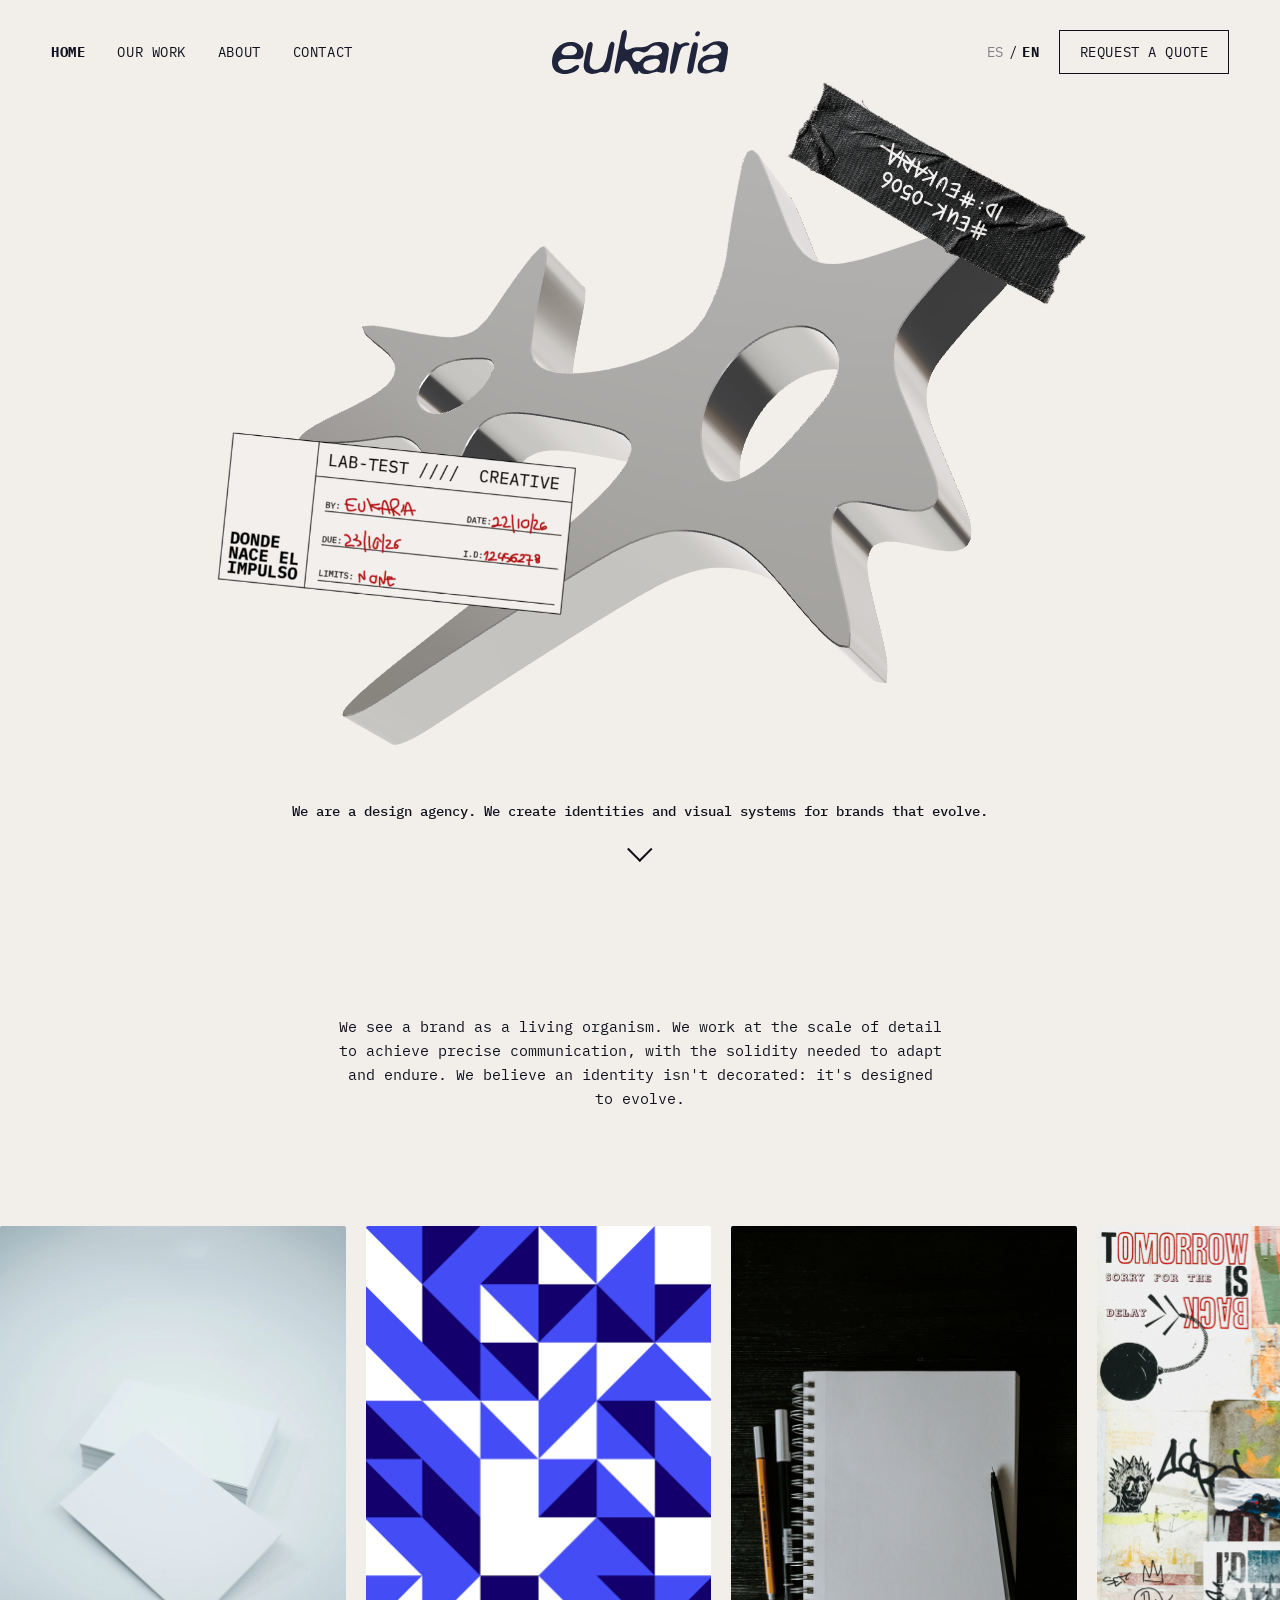
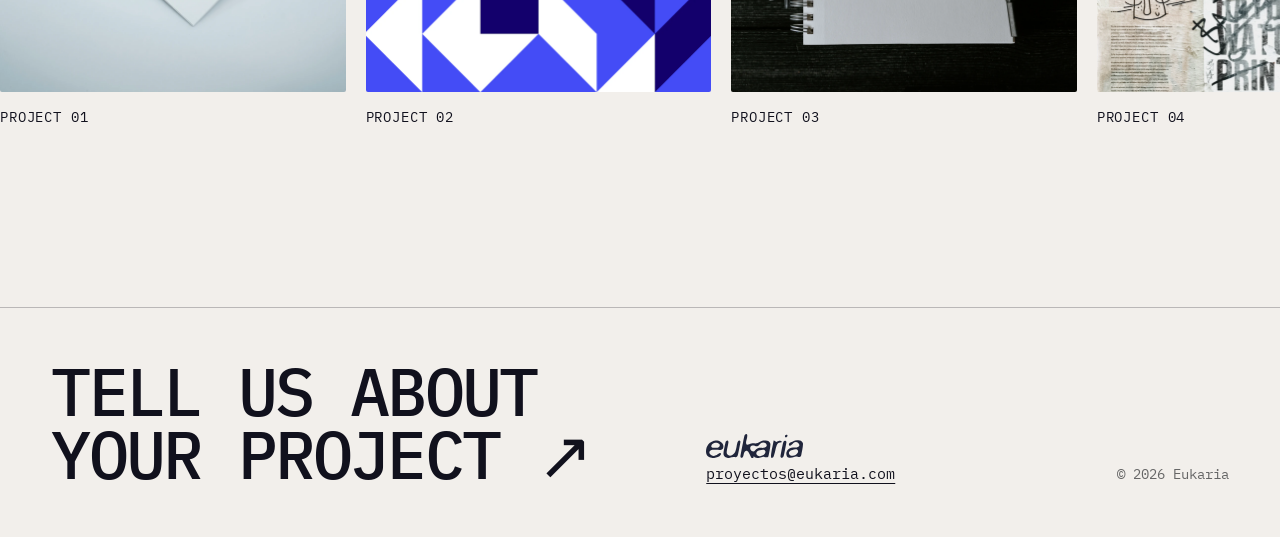
==== commit 314230a8: "Mail real y sin redes por ahora Co-Authored-By: Claude Sonnet 5.5 <noreply@anthropic.com>" ====
--- a/index.html
+++ b/index.html
@@ -69,14 +69,8 @@
       <img src="assets/logo.svg" alt="Eukaria" width="191" height="47">
       <address>
         <!-- TODO: reemplazar por el mail real del estudio (también en form.js) -->
-        <a href="mailto:hola@ejemplo.com">hola@ejemplo.com</a>
+        <a href="mailto:proyectos@eukaria.com">proyectos@eukaria.com</a>
       </address>
-      <ul class="redes">
-        <!-- TODO: reemplazar por las redes reales -->
-        <li><a href="https://www.instagram.com/" target="_blank" rel="noopener" aria-label="Instagram"><svg aria-hidden="true" focusable="false" width="22" height="22" fill="currentColor" viewBox="0 0 24 24" xmlns="http://www.w3.org/2000/svg"><path d="M7.0301.084c-1.2768.0602-2.1487.264-2.911.5634-.7888.3075-1.4575.72-2.1228 1.3877-.6652.6677-1.075 1.3368-1.3802 2.127-.2954.7638-.4956 1.6365-.552 2.914-.0564 1.2775-.0689 1.6882-.0626 4.947.0062 3.2586.0206 3.6671.0825 4.9473.061 1.2765.264 2.1482.5635 2.9107.308.7889.72 1.4573 1.388 2.1228.6679.6655 1.3365 1.0743 2.1285 1.38.7632.295 1.6361.4961 2.9134.552 1.2773.056 1.6884.069 4.9462.0627 3.2578-.0062 3.668-.0207 4.9478-.0814 1.28-.0607 2.147-.2652 2.9098-.5633.7889-.3086 1.4578-.72 2.1228-1.3881.665-.6682 1.0745-1.3378 1.3795-2.1284.2957-.7632.4966-1.636.552-2.9124.056-1.2809.0692-1.6898.063-4.948-.0063-3.2583-.021-3.6668-.0817-4.9465-.0607-1.2797-.264-2.1487-.5633-2.9117-.3084-.7889-.72-1.4568-1.3876-2.1228C21.2982 1.33 20.628.9208 19.8378.6165 19.074.321 18.2017.1197 16.9244.0645 15.6471.0093 15.236-.005 11.977.0014 8.718.0076 8.31.0215 7.0301.0839m.1402 21.6932c-1.17-.0509-1.8053-.2453-2.2287-.408-.5606-.216-.96-.4771-1.3819-.895-.422-.4178-.6811-.8186-.9-1.378-.1644-.4234-.3624-1.058-.4171-2.228-.0595-1.2645-.072-1.6442-.079-4.848-.007-3.2037.0053-3.583.0607-4.848.05-1.169.2456-1.805.408-2.2282.216-.5613.4762-.96.895-1.3816.4188-.4217.8184-.6814 1.3783-.9003.423-.1651 1.0575-.3614 2.227-.4171 1.2655-.06 1.6447-.072 4.848-.079 3.2033-.007 3.5835.005 4.8495.0608 1.169.0508 1.8053.2445 2.228.408.5608.216.96.4754 1.3816.895.4217.4194.6816.8176.9005 1.3787.1653.4217.3617 1.056.4169 2.2263.0602 1.2655.0739 1.645.0796 4.848.0058 3.203-.0055 3.5834-.061 4.848-.051 1.17-.245 1.8055-.408 2.2294-.216.5604-.4763.96-.8954 1.3814-.419.4215-.8181.6811-1.3783.9-.4224.1649-1.0577.3617-2.2262.4174-1.2656.0595-1.6448.072-4.8493.079-3.2045.007-3.5825-.006-4.848-.0608M16.953 5.5864A1.44 1.44 0 1 0 18.39 4.144a1.44 1.44 0 0 0-1.437 1.4424M5.8385 12.012c.0067 3.4032 2.7706 6.1557 6.173 6.1493 3.4026-.0065 6.157-2.7701 6.1506-6.1733-.0065-3.4032-2.771-6.1565-6.174-6.1498-3.403.0067-6.156 2.771-6.1496 6.1738M8 12.0077a4 4 0 1 1 4.008 3.9921A3.9996 3.9996 0 0 1 8 12.0077"/></svg></a></li>
-        <li><a href="https://www.tiktok.com/" target="_blank" rel="noopener" aria-label="TikTok"><svg aria-hidden="true" focusable="false" width="22" height="22" fill="currentColor" viewBox="0 0 24 24" xmlns="http://www.w3.org/2000/svg"><path d="M12.525.02c1.31-.02 2.61-.01 3.91-.02.08 1.53.63 3.09 1.75 4.17 1.12 1.11 2.7 1.62 4.24 1.79v4.03c-1.44-.05-2.89-.35-4.2-.97-.57-.26-1.1-.59-1.62-.93-.01 2.92.01 5.84-.02 8.75-.08 1.4-.54 2.79-1.35 3.94-1.31 1.92-3.58 3.17-5.91 3.21-1.43.08-2.86-.31-4.08-1.03-2.02-1.19-3.44-3.37-3.65-5.71-.02-.5-.03-1-.01-1.49.18-1.9 1.12-3.72 2.58-4.96 1.66-1.44 3.98-2.13 6.15-1.72.02 1.48-.04 2.96-.04 4.44-.99-.32-2.15-.23-3.02.37-.63.41-1.11 1.04-1.36 1.75-.21.51-.15 1.07-.14 1.61.24 1.64 1.82 3.02 3.5 2.87 1.12-.01 2.19-.66 2.77-1.61.19-.33.4-.67.41-1.06.1-1.79.06-3.57.07-5.36.01-4.03-.01-8.05.02-12.07z"/></svg></a></li>
-        <li><a href="https://www.behance.net/" target="_blank" rel="noopener" aria-label="Behance"><svg aria-hidden="true" focusable="false" width="22" height="22" fill="currentColor" viewBox="0 0 24 24" xmlns="http://www.w3.org/2000/svg"><path d="M16.969 16.927a2.561 2.561 0 0 0 1.901.677 2.501 2.501 0 0 0 1.531-.475c.362-.235.636-.584.779-.99h2.585a5.091 5.091 0 0 1-1.9 2.896 5.292 5.292 0 0 1-3.091.88 5.839 5.839 0 0 1-2.284-.433 4.871 4.871 0 0 1-1.723-1.211 5.657 5.657 0 0 1-1.08-1.874 7.057 7.057 0 0 1-.383-2.393c-.005-.8.129-1.595.396-2.349a5.313 5.313 0 0 1 5.088-3.604 4.87 4.87 0 0 1 2.376.563c.661.362 1.231.87 1.668 1.485a6.2 6.2 0 0 1 .943 2.133c.194.821.263 1.666.205 2.508h-7.699c-.063.79.184 1.574.688 2.187ZM6.947 4.084a8.065 8.065 0 0 1 1.928.198 4.29 4.29 0 0 1 1.49.638c.418.303.748.711.958 1.182.241.579.357 1.203.341 1.83a3.506 3.506 0 0 1-.506 1.961 3.726 3.726 0 0 1-1.503 1.287 3.588 3.588 0 0 1 2.027 1.437c.464.747.697 1.615.67 2.494a4.593 4.593 0 0 1-.423 2.032 3.945 3.945 0 0 1-1.163 1.413 5.114 5.114 0 0 1-1.683.807 7.135 7.135 0 0 1-1.928.259H0V4.084h6.947Zm-.235 12.9c.308.004.616-.029.916-.099a2.18 2.18 0 0 0 .766-.332c.228-.158.411-.371.534-.619.142-.317.208-.663.191-1.009a2.08 2.08 0 0 0-.642-1.715 2.618 2.618 0 0 0-1.696-.505h-3.54v4.279h3.471Zm13.635-5.967a2.13 2.13 0 0 0-1.654-.619 2.336 2.336 0 0 0-1.163.259 2.474 2.474 0 0 0-.738.62 2.359 2.359 0 0 0-.396.792c-.074.239-.12.485-.137.734h4.769a3.239 3.239 0 0 0-.679-1.785l-.002-.001Zm-13.813-.648a2.254 2.254 0 0 0 1.423-.433c.399-.355.607-.88.56-1.413a1.916 1.916 0 0 0-.178-.891 1.298 1.298 0 0 0-.495-.533 1.851 1.851 0 0 0-.711-.274 3.966 3.966 0 0 0-.835-.073H3.241v3.631h3.293v-.014ZM21.62 5.122h-5.976v1.527h5.976V5.122Z"/></svg></a></li>
-      </ul>
       <p class="copy">&copy; 2026 Eukaria</p>
     </div>
   </div>
